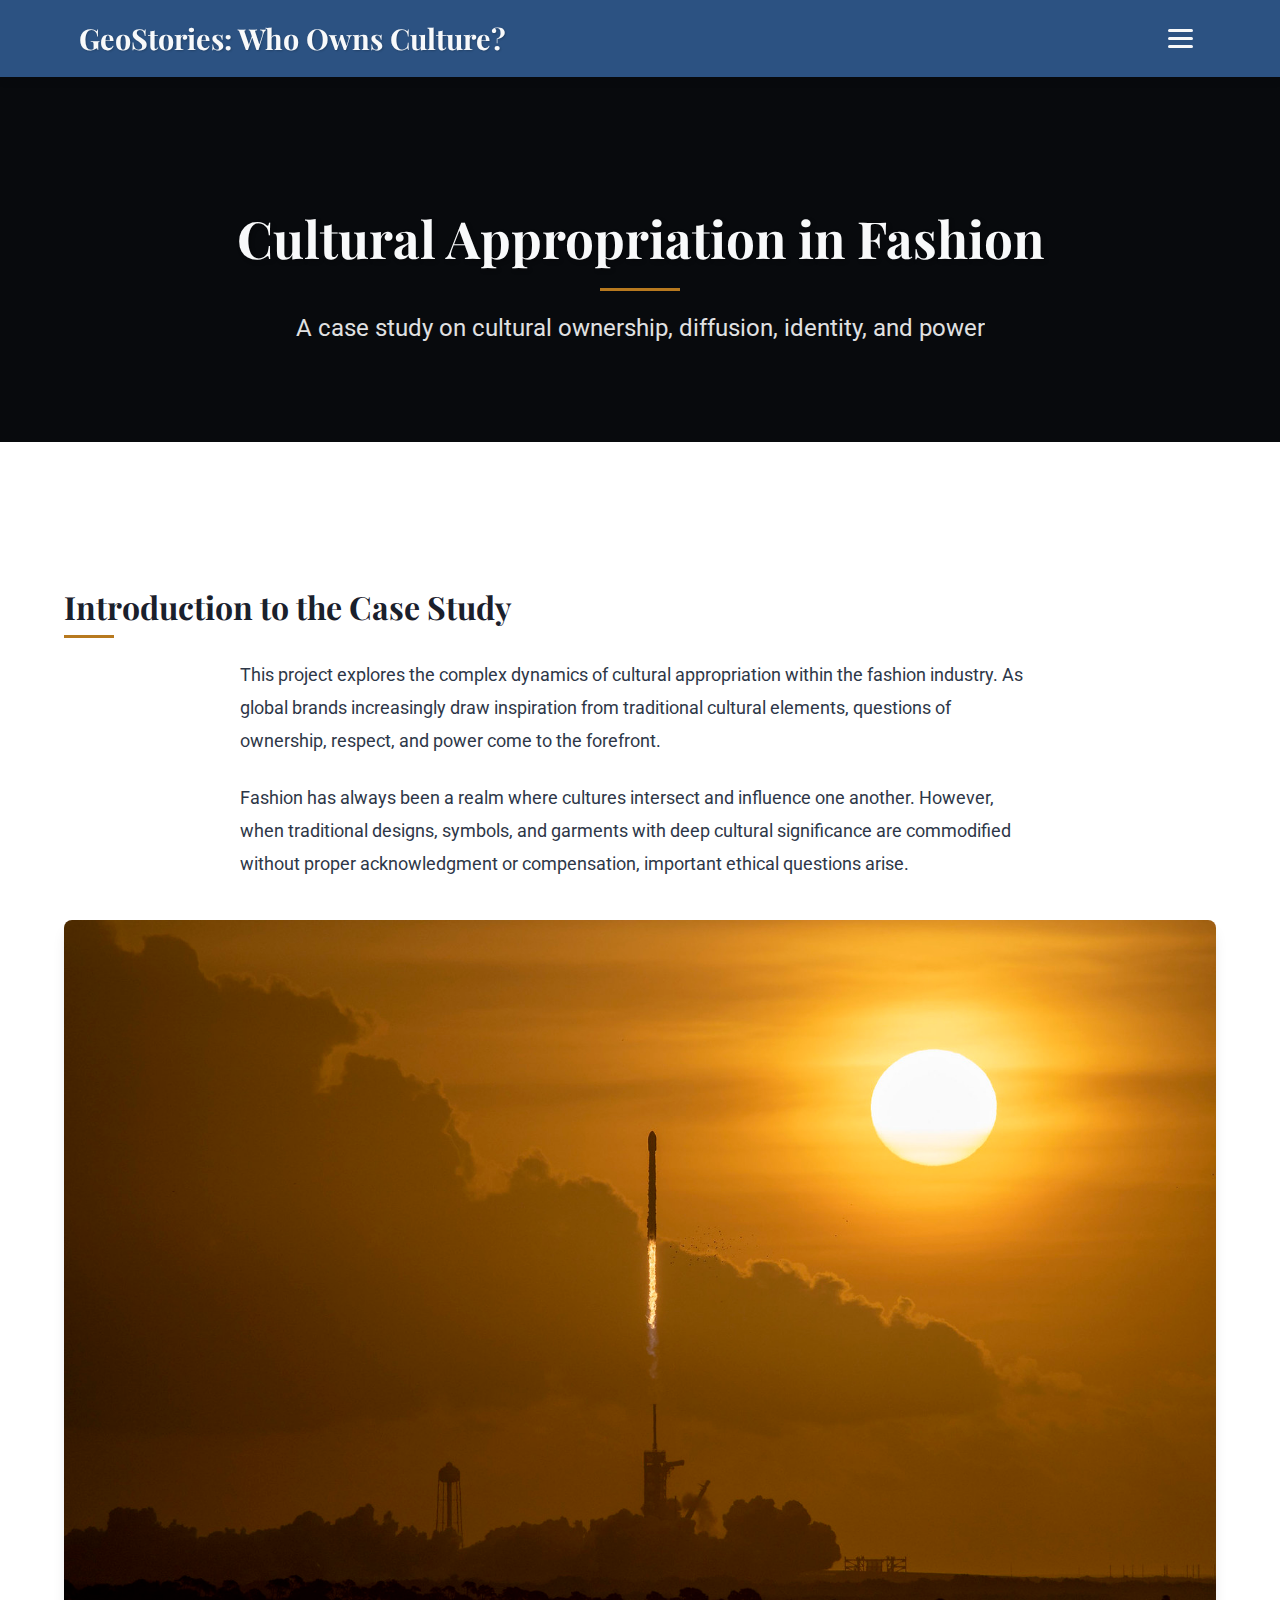
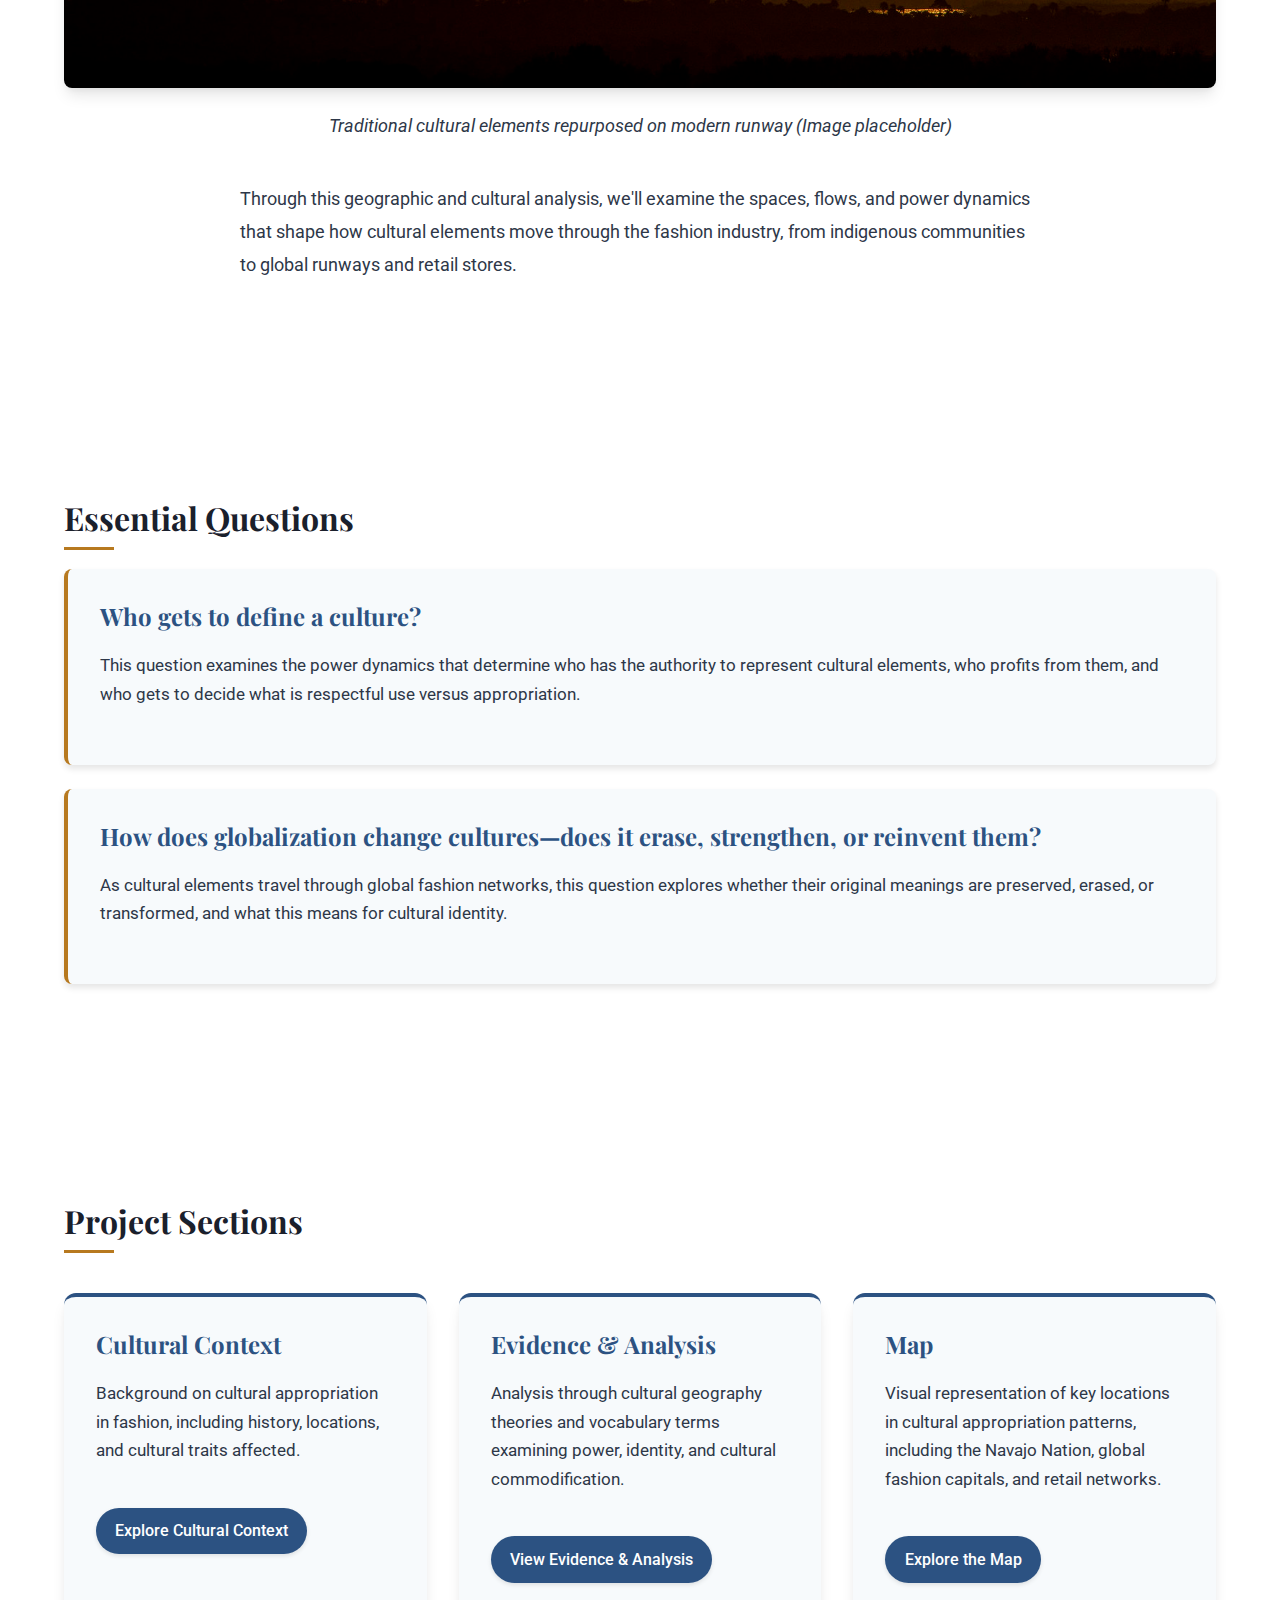
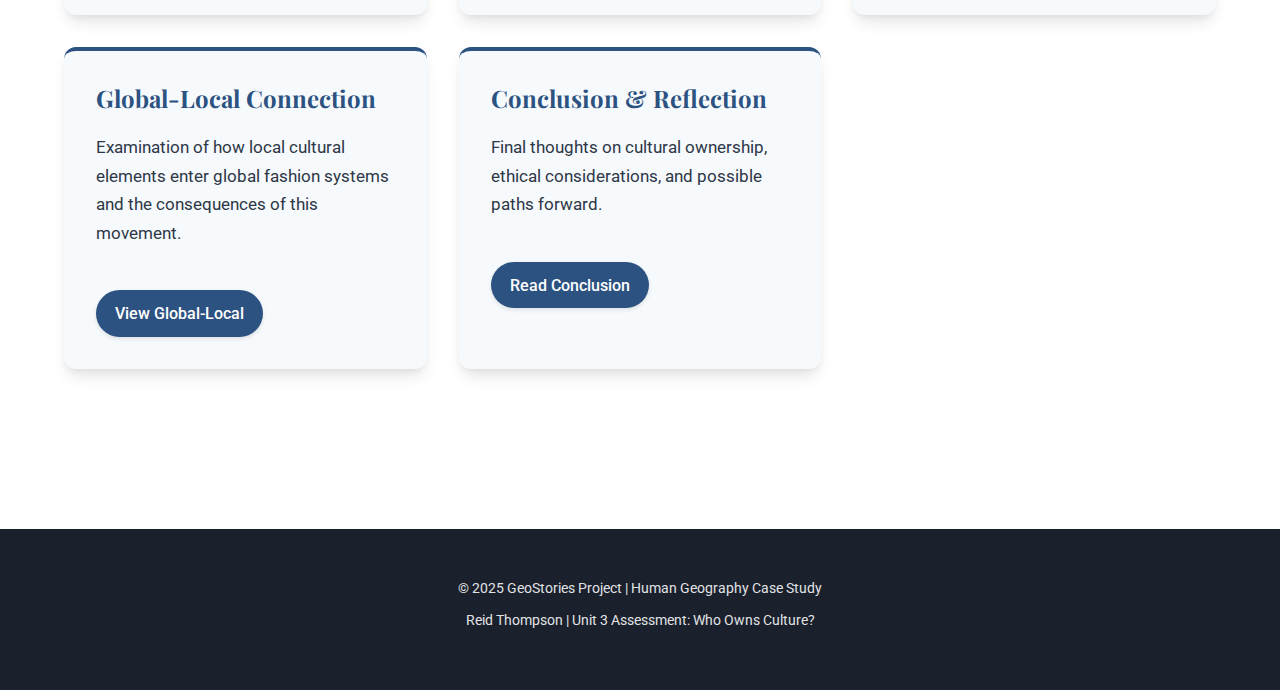
==== index.html @ 8686ebba "Add files via upload" ====
<!DOCTYPE html>
<html lang="en">
<head>
    <meta charset="UTF-8">
    <meta name="viewport" content="width=device-width, initial-scale=1.0">
    <title>Cultural Appropriation in Fashion | GeoStories</title>
    <link rel="stylesheet" href="css/styles.css">
    <link rel="preconnect" href="https://fonts.googleapis.com">
    <link rel="preconnect" href="https://fonts.gstatic.com" crossorigin>
    <link href="https://fonts.googleapis.com/css2?family=Playfair+Display:wght@400;700&family=Roboto:wght@300;400;700&display=swap" rel="stylesheet">
</head>
<body>
    <header class="site-header">
        <div class="container">
            <h1 class="site-title">GeoStories: Who Owns Culture?</h1>
            
            <button class="hamburger">
                <span></span>
                <span></span>
                <span></span>
            </button>
            
            <nav class="main-nav">
                <ul>
                    <li><a href="index.html" class="active">Home</a></li>
                    <li><a href="cultural-context.html">Cultural Context</a></li>
                    <li><a href="evidence-analysis.html">Evidence & Analysis</a></li>
                    <li><a href="map.html">Map</a></li>
                    <li><a href="global-local.html">Global-Local</a></li>
                    <li><a href="conclusion.html">Conclusion</a></li>
                </ul>
            </nav>
        </div>
    </header>
    
    <div class="overlay"></div>

    <section class="hero">
        <div class="container">
            <h2>Cultural Appropriation in Fashion</h2>
            <p class="subtitle">A case study on cultural ownership, diffusion, identity, and power</p>
        </div>
    </section>

    <main class="container main-content">
        <section class="intro">
            <h2>Introduction to the Case Study</h2>
            <p>This project explores the complex dynamics of cultural appropriation within the fashion industry. As global brands increasingly draw inspiration from traditional cultural elements, questions of ownership, respect, and power come to the forefront.</p>
            
            <p>Fashion has always been a realm where cultures intersect and influence one another. However, when traditional designs, symbols, and garments with deep cultural significance are commodified without proper acknowledgment or compensation, important ethical questions arise.</p>

            <div class="image-container">
                <img src="rocket1.jpg" alt="Example of cultural appropriation in fashion" class="featured-image">
                <p class="caption">Traditional cultural elements repurposed on modern runway (Image placeholder)</p>
            </div>

            <p>Through this geographic and cultural analysis, we'll examine the spaces, flows, and power dynamics that shape how cultural elements move through the fashion industry, from indigenous communities to global runways and retail stores.</p>
        </section>

        <section class="essential-questions">
            <h2>Essential Questions</h2>
            <div class="question-card">
                <h3>Who gets to define a culture?</h3>
                <p>This question examines the power dynamics that determine who has the authority to represent cultural elements, who profits from them, and who gets to decide what is respectful use versus appropriation.</p>
            </div>
            <div class="question-card">
                <h3>How does globalization change cultures—does it erase, strengthen, or reinvent them?</h3>
                <p>As cultural elements travel through global fashion networks, this question explores whether their original meanings are preserved, erased, or transformed, and what this means for cultural identity.</p>
            </div>
        </section>

        <section class="preview-sections">
            <h2>Project Sections</h2>
            <div class="section-grid">
                <div class="section-card">
                    <h3>Cultural Context</h3>
                    <p>Background on cultural appropriation in fashion, including history, locations, and cultural traits affected.</p>
                    <a href="cultural-context.html" class="btn">Explore Cultural Context</a>
                </div>
                <div class="section-card">
                    <h3>Evidence & Analysis</h3>
                    <p>Analysis through cultural geography theories and vocabulary terms examining power, identity, and cultural commodification.</p>
                    <a href="evidence-analysis.html" class="btn">View Evidence & Analysis</a>
                </div>
                <div class="section-card">
                    <h3>Map</h3>
                    <p>Visual representation of key locations in cultural appropriation patterns, including the Navajo Nation, global fashion capitals, and retail networks.</p>
                    <a href="map.html" class="btn">Explore the Map</a>
                </div>
                <div class="section-card">
                    <h3>Global-Local Connection</h3>
                    <p>Examination of how local cultural elements enter global fashion systems and the consequences of this movement.</p>
                    <a href="global-local.html" class="btn">View Global-Local</a>
                </div>
                <div class="section-card">
                    <h3>Conclusion & Reflection</h3>
                    <p>Final thoughts on cultural ownership, ethical considerations, and possible paths forward.</p>
                    <a href="conclusion.html" class="btn">Read Conclusion</a>
                </div>
            </div>
        </section>
    </main>

    <footer class="site-footer">
        <div class="container">
            <p>© 2025 GeoStories Project | Human Geography Case Study</p>
            <p>Reid Thompson | Unit 3 Assessment: Who Owns Culture?</p>
        </div>
    </footer>
    
    <script src="js/main.js"></script>
</body>
</html>
---- css/styles.css ----
/* Base styles */
:root {
    --primary-color: #2c5282;
    --secondary-color: #b7791f;
    --dark-color: #1a202c;
    --light-color: #f7fafc;
    --accent-color: #e53e3e;
    --text-color: #2d3748;
    --light-text: #f8f9fa;
    --border-color: #e2e8f0;
    --section-padding: 3rem 0;
    --transition: all 0.3s ease;
    --box-shadow: 0 4px 6px rgba(0, 0, 0, 0.1);
    --card-shadow: 0 10px 15px -3px rgba(0, 0, 0, 0.1), 0 4px 6px -2px rgba(0, 0, 0, 0.05);
}

* {
    margin: 0;
    padding: 0;
    box-sizing: border-box;
}

html {
    scroll-behavior: smooth;
}

body {
    font-family: 'Roboto', sans-serif;
    line-height: 1.7;
    color: var(--text-color);
    background-color: #fff;
    overflow-x: hidden;
}

.container {
    width: 90%;
    max-width: 1200px;
    margin: 0 auto;
    padding: 0 15px;
}

h1, h2, h3, h4 {
    font-family: 'Playfair Display', serif;
    font-weight: 700;
    line-height: 1.3;
    margin-bottom: 1.2rem;
    color: var(--dark-color);
}

h1 {
    font-size: 2.5rem;
}

h2 {
    font-size: 2rem;
    margin-top: 2rem;
    position: relative;
}

h2:after {
    content: '';
    display: block;
    width: 50px;
    height: 3px;
    background-color: var(--secondary-color);
    margin-top: 0.5rem;
}

h3 {
    font-size: 1.5rem;
    color: var(--primary-color);
}

p {
    margin-bottom: 1.5rem;
    font-size: 1.05rem;
}

a {
    color: var(--primary-color);
    text-decoration: none;
    transition: var(--transition);
}

a:hover {
    color: var(--secondary-color);
}

img {
    max-width: 100%;
    height: auto;
    border-radius: 8px;
    box-shadow: var(--box-shadow);
}

section {
    padding: var(--section-padding);
}

/* Header */
.site-header {
    background-color: var(--primary-color);
    color: var(--light-text);
    padding: 1rem 0;
    box-shadow: 0 2px 10px rgba(0, 0, 0, 0.1);
    position: sticky;
    top: 0;
    z-index: 1000;
    transition: var(--transition);
}

.site-header .container {
    display: flex;
    justify-content: space-between;
    align-items: center;
}

.site-title {
    margin: 0;
    color: var(--light-text);
    font-size: 1.8rem;
    text-shadow: 1px 1px 2px rgba(0, 0, 0, 0.2);
}

.main-nav ul {
    display: flex;
    flex-wrap: wrap;
    list-style: none;
    margin: 0;
    padding: 0;
}

.main-nav li {
    margin-right: 0.8rem;
}

.main-nav a {
    color: var(--light-text);
    padding: 0.5rem 0.75rem;
    border-radius: 4px;
    font-weight: 500;
    position: relative;
    display: block;
}

.main-nav a:after {
    content: '';
    position: absolute;
    width: 0;
    height: 2px;
    bottom: 0;
    left: 50%;
    background-color: var(--light-text);
    transition: all 0.3s ease;
    transform: translateX(-50%);
}

.main-nav a:hover:after, .main-nav a.active:after {
    width: 70%;
}

.main-nav a:hover, .main-nav a.active {
    background-color: rgba(255, 255, 255, 0.15);
}

/* Hamburger Menu */
.hamburger {
    display: none;
    background: transparent;
    border: none;
    cursor: pointer;
    padding: 0.5rem;
    z-index: 1001;
}

.hamburger span {
    display: block;
    width: 25px;
    height: 3px;
    margin: 5px 0;
    background: var(--light-text);
    border-radius: 3px;
    transition: var(--transition);
}

/* Hero Section */
.hero {
    background-color: var(--dark-color);
    color: var(--light-text);
    text-align: center;
    padding: 6rem 0;
    background-image: linear-gradient(rgba(0, 0, 0, 0.7), rgba(0, 0, 0, 0.7)), url('../images/hero-background.jpg');
    background-size: cover;
    background-position: center;
    background-attachment: fixed;
    position: relative;
}

.hero h2 {
    font-size: 3.2rem;
    margin-bottom: 1.2rem;
    color: var(--light-text);
    text-shadow: 2px 2px 4px rgba(0, 0, 0, 0.3);
}

.hero h2:after {
    content: '';
    display: block;
    width: 80px;
    height: 3px;
    background-color: var(--secondary-color);
    margin: 1rem auto 0;
}

.subtitle {
    font-size: 1.5rem;
    opacity: 0.9;
    max-width: 800px;
    margin: 0 auto;
    line-height: 1.5;
}

/* Page Banner */
.page-banner {
    background-color: var(--primary-color);
    color: var(--light-text);
    text-align: center;
    padding: 4rem 0;
    background-image: linear-gradient(rgba(44, 82, 130, 0.9), rgba(44, 82, 130, 0.9)), url('../images/banner-background.jpg');
    background-size: cover;
    background-position: center;
    position: relative;
}

.page-banner h2 {
    font-size: 2.8rem;
    margin-bottom: 1rem;
    color: var(--light-text);
    text-shadow: 1px 1px 3px rgba(0, 0, 0, 0.2);
}

.page-banner h2:after {
    margin: 0.8rem auto 0;
    background-color: var(--light-text);
}

/* Main Content */
.main-content {
    padding: 4rem 0;
}

.intro p {
    font-size: 1.15rem;
    max-width: 800px;
    margin-left: auto;
    margin-right: auto;
    line-height: 1.8;
    color: var(--text-color);
}

.image-container {
    margin: 2.5rem 0;
    text-align: center;
}

.featured-image {
    max-width: 100%;
    border-radius: 8px;
    box-shadow: var(--card-shadow);
    transition: transform 0.3s ease;
}

.featured-image:hover {
    transform: scale(1.02);
}

.caption {
    font-style: italic;
    color: #666;
    margin-top: 0.8rem;
    font-size: 0.9rem;
}

/* Essential Questions */
.essential-questions {
    margin: 4rem 0;
}

.question-card {
    background-color: var(--light-color);
    padding: 2rem;
    border-radius: 8px;
    margin-bottom: 1.5rem;
    border-left: 4px solid var(--secondary-color);
    box-shadow: var(--box-shadow);
    transition: transform 0.3s ease;
}

.question-card:hover {
    transform: translateX(5px);
}

/* Section Grid */
.section-grid {
    display: grid;
    grid-template-columns: repeat(auto-fit, minmax(300px, 1fr));
    gap: 2rem;
    margin-top: 2.5rem;
}

.section-card {
    background-color: var(--light-color);
    padding: 2rem;
    border-radius: 12px;
    box-shadow: var(--card-shadow);
    transition: transform 0.3s ease, box-shadow 0.3s ease;
    border-top: 4px solid var(--primary-color);
}

.section-card:hover {
    transform: translateY(-8px);
    box-shadow: 0 20px 25px -5px rgba(0, 0, 0, 0.1), 0 10px 10px -5px rgba(0, 0, 0, 0.04);
}

.btn {
    display: inline-block;
    background-color: var(--primary-color);
    color: white;
    padding: 0.6rem 1.2rem;
    border-radius: 30px;
    font-weight: 500;
    margin-top: 1.2rem;
    box-shadow: 0 2px 4px rgba(0,0,0,0.1);
    transition: var(--transition);
}

.btn:hover {
    background-color: var(--secondary-color);
    color: white;
    transform: translateY(-2px);
    box-shadow: 0 4px 8px rgba(0,0,0,0.15);
}

/* Map Styles */
.map-container {
    margin: 2rem 0;
    border-radius: 12px;
    overflow: hidden;
    box-shadow: var(--card-shadow);
}

.map-placeholder {
    background-color: #f1f5f9;
    padding: 2rem;
    text-align: center;
    border-radius: 8px;
}

.placeholder-text {
    margin-bottom: 1rem;
    font-style: italic;
    color: #64748b;
}

.location-card {
    background: var(--light-color);
    padding: 1.5rem;
    margin-bottom: 1.5rem;
    border-radius: 8px;
    box-shadow: var(--box-shadow);
    transition: transform 0.2s ease;
}

.location-card:hover {
    transform: translateX(5px);
}

.image-note {
    font-style: italic;
    color: #64748b;
    font-size: 0.9rem;
    margin-top: 1rem;
}

/* Vocabulary Terms */
.vocab-terms {
    background-color: var(--light-color);
    padding: 1.5rem;
    border-radius: 8px;
    margin: 2rem 0;
    box-shadow: var(--box-shadow);
}

dl {
    margin: 1rem 0;
}

dt {
    font-weight: bold;
    color: var(--primary-color);
    margin-top: 1rem;
}

dd {
    margin-left: 1rem;
    margin-bottom: 0.5rem;
}

/* Theory Application */
.theory-application {
    background-color: var(--light-color);
    padding: 1.5rem;
    border-radius: 8px;
    margin: 2rem 0;
    box-shadow: var(--box-shadow);
}

.theory-application ul {
    margin-left: 1.5rem;
}

.theory-application li {
    margin-bottom: 0.8rem;
}

/* Reflection Cards */
.reflection-card {
    background-color: var(--light-color);
    padding: 1.5rem;
    border-radius: 8px;
    margin-bottom: 1.5rem;
    box-shadow: var(--box-shadow);
    border-left: 4px solid var(--primary-color);
}

/* Final Statement */
blockquote {
    font-style: italic;
    border-left: 4px solid var(--secondary-color);
    padding-left: 1.5rem;
    margin: 2rem 0;
    font-size: 1.1rem;
    color: #4a5568;
}

/* Sources */
.citations {
    list-style-type: none;
    padding-left: 0;
}

.citations li {
    padding: 0.5rem 0;
    border-bottom: 1px solid var(--border-color);
}

/* Footer */
.site-footer {
    background-color: var(--dark-color);
    color: var(--light-text);
    text-align: center;
    padding: 3rem 0;
    margin-top: 3rem;
}

.site-footer p {
    margin-bottom: 0.5rem;
    opacity: 0.9;
    font-size: 0.9rem;
}

/* Media Queries */
@media (min-width: 768px) {
    .site-header .container {
        display: flex;
        justify-content: space-between;
        align-items: center;
    }
}

@media (max-width: 1900px) {
    .hamburger {
        display: block;
    }
    
    .main-nav {
        position: fixed;
        top: 0;
        right: -100%;
        width: 30%;
        height: 100vh;
        background-color: var(--primary-color);
        transition: var(--transition);
        box-shadow: -5px 0 15px rgba(0,0,0,0.1);
        padding-top: 70px;
        z-index: 999;
    }
    
    .main-nav.active {
        right: 0;
    }
    
    .main-nav ul {
        flex-direction: column;
        align-items: center;
    }
    
    .main-nav li {
        margin: 1rem 0;
        width: 100%;
        text-align: center;
    }
    
    .main-nav a {
        padding: 1rem;
        width: 100%;
        display: block;
    }
    
    .hamburger.active span:nth-child(1) {
        transform: rotate(45deg) translate(5px, 6px);
    }
    
    .hamburger.active span:nth-child(2) {
        opacity: 0;
    }
    
    .hamburger.active span:nth-child(3) {
        transform: rotate(-45deg) translate(5px, -6px);
    }
    
    .overlay {
        position: fixed;
        top: 0;
        left: 0;
        width: 100%;
        height: 100%;
        background-color: rgba(0,0,0,0.5);
        z-index: 998;
        opacity: 0;
        visibility: hidden;
        transition: var(--transition);
    }
    
    .overlay.active {
        opacity: 1;
        visibility: visible;
    }
}

@media (max-width: 767px) {
    h1 {
        font-size: 2rem;
    }
    
    h2 {
        font-size: 1.75rem;
    }
    
    .hero h2 {
        font-size: 2.25rem;
    }
    
    .subtitle {
        font-size: 1.25rem;
    }
    
    .page-banner {
        padding: 3rem 0;
    }
    
    .page-banner h2 {
        font-size: 2.2rem;
    }
    
    .section-grid {
        grid-template-columns: 1fr;
    }
}
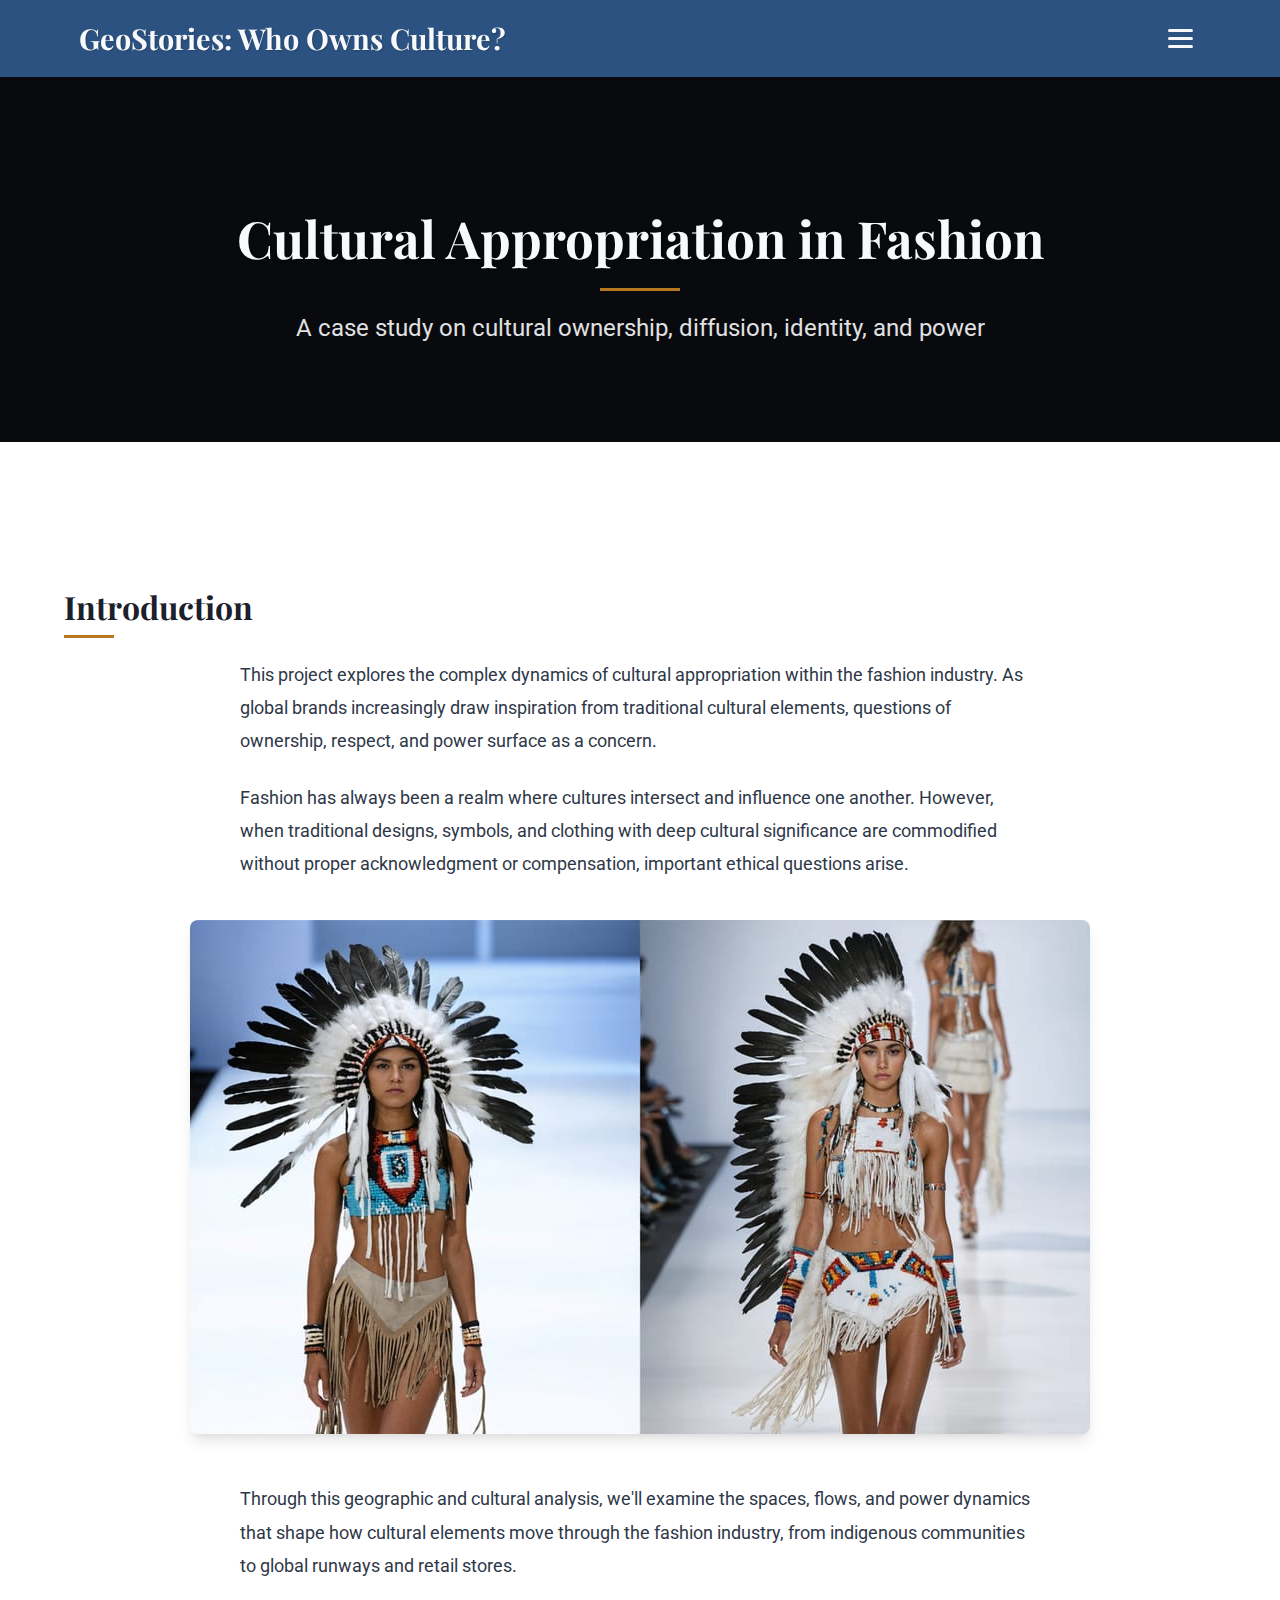
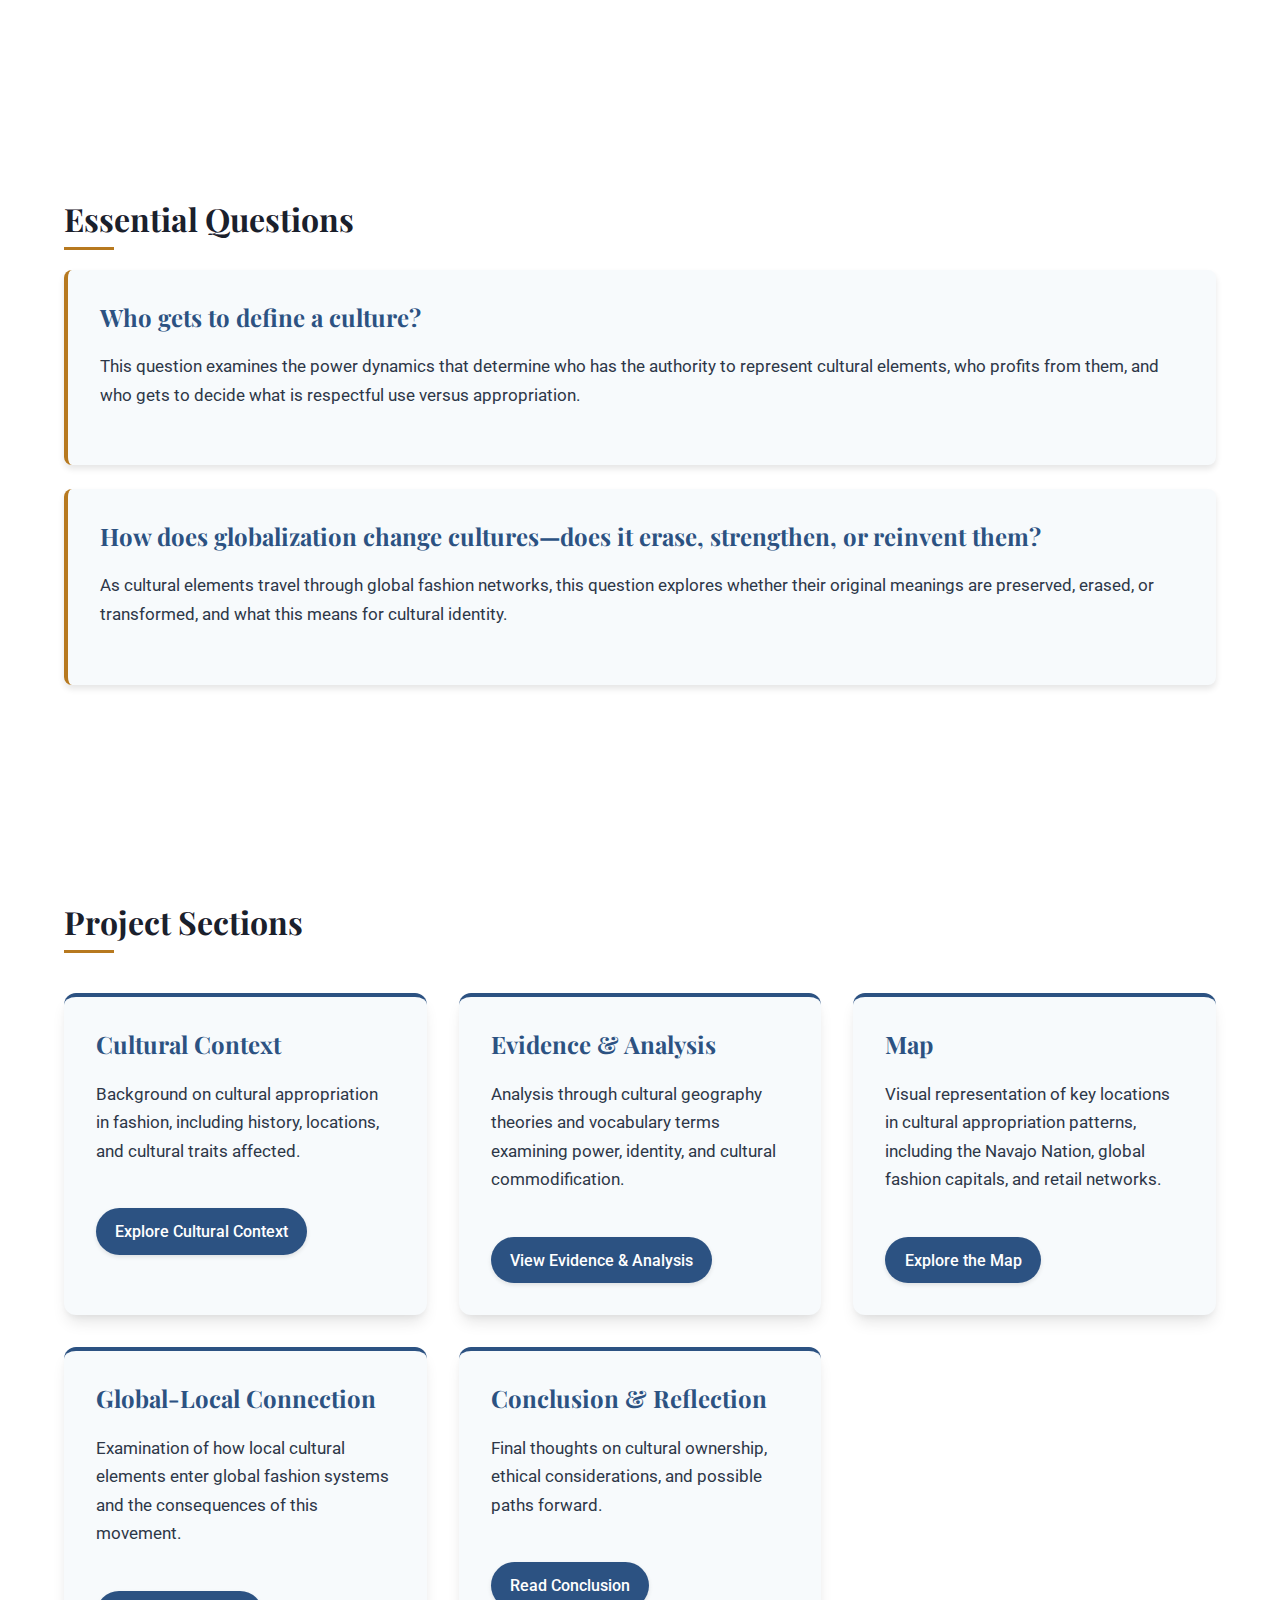
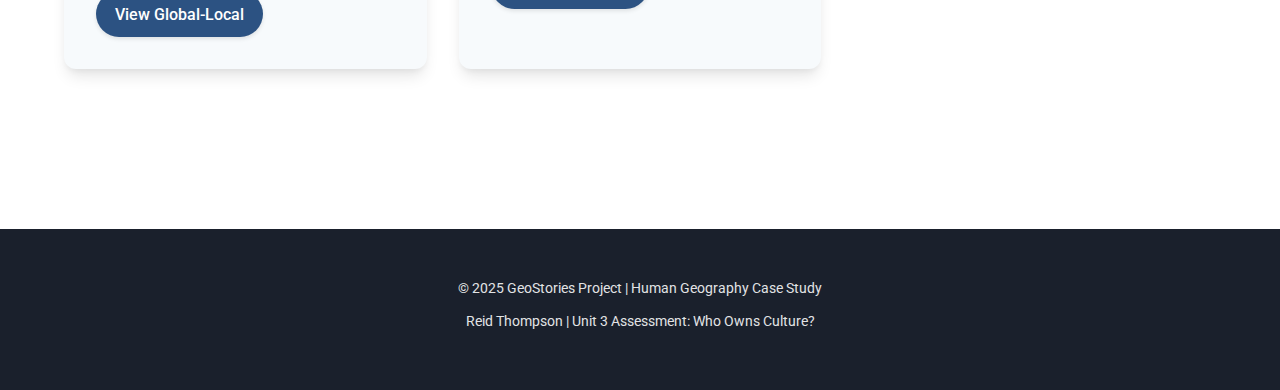
==== commit d8f00b47: "Add files via upload" ====
--- a/index.html
+++ b/index.html
@@ -44,14 +44,13 @@
 
     <main class="container main-content">
         <section class="intro">
-            <h2>Introduction to the Case Study</h2>
-            <p>This project explores the complex dynamics of cultural appropriation within the fashion industry. As global brands increasingly draw inspiration from traditional cultural elements, questions of ownership, respect, and power come to the forefront.</p>
+            <h2>Introduction</h2>
+            <p>This project explores the complex dynamics of cultural appropriation within the fashion industry. As global brands increasingly draw inspiration from traditional cultural elements, questions of ownership, respect, and power surface as a concern.</p>
             
-            <p>Fashion has always been a realm where cultures intersect and influence one another. However, when traditional designs, symbols, and garments with deep cultural significance are commodified without proper acknowledgment or compensation, important ethical questions arise.</p>
+            <p>Fashion has always been a realm where cultures intersect and influence one another. However, when traditional designs, symbols, and clothing with deep cultural significance are commodified without proper acknowledgment or compensation, important ethical questions arise.</p>
 
             <div class="image-container">
-                <img src="rocket1.jpg" alt="Example of cultural appropriation in fashion" class="featured-image">
-                <p class="caption">Traditional cultural elements repurposed on modern runway (Image placeholder)</p>
+                <img src="culturalappropriationindex1a.jpg" alt="Example of cultural appropriation in fashion" class="featured-image">
             </div>
 
             <p>Through this geographic and cultural analysis, we'll examine the spaces, flows, and power dynamics that shape how cultural elements move through the fashion industry, from indigenous communities to global runways and retail stores.</p>
--- a/css/styles.css
+++ b/css/styles.css
@@ -576,4 +576,72 @@
     .section-grid {
         grid-template-columns: 1fr;
     }
+}
+
+/* Location Image Styles */
+.location-image-container {
+    margin: 1.5rem 0;
+    border-radius: 8px;
+    overflow: hidden;
+    box-shadow: var(--box-shadow);
+    background-color: #f8f9fa;
+}
+
+.location-image {
+    width: 100%;
+    height: auto;
+    display: block;
+    transition: transform 0.3s ease;
+    border-radius: 8px 8px 0 0;
+    aspect-ratio: 16/9;
+    object-fit: cover;
+}
+
+.location-image:hover {
+    transform: scale(1.02);
+}
+
+.location-image-container .caption {
+    padding: 0.8rem;
+    background-color: #f8f9fa;
+    margin-top: 0;
+    text-align: center;
+    font-style: italic;
+    color: #4a5568;
+    font-size: 0.9rem;
+    border-radius: 0 0 8px 8px;
+}
+
+/* Make location cards more attractive */
+.location-card {
+    display: grid;
+    grid-template-columns: 1fr;
+    gap: 1rem;
+    background-color: var(--light-color);
+    padding: 2rem;
+    margin-bottom: 2rem;
+    border-radius: 12px;
+    box-shadow: var(--card-shadow);
+    transition: transform 0.2s ease;
+}
+
+.location-card:hover {
+    transform: translateY(-5px);
+}
+
+@media (min-width: 768px) {
+    .location-card {
+        grid-template-columns: 1fr 1fr;
+        align-items: center;
+    }
+    
+    .location-card h3 {
+        grid-column: 1 / -1;
+    }
+}
+
+@media (max-width: 767px) {
+    .location-image-container {
+        margin-top: 1rem;
+    }
 }